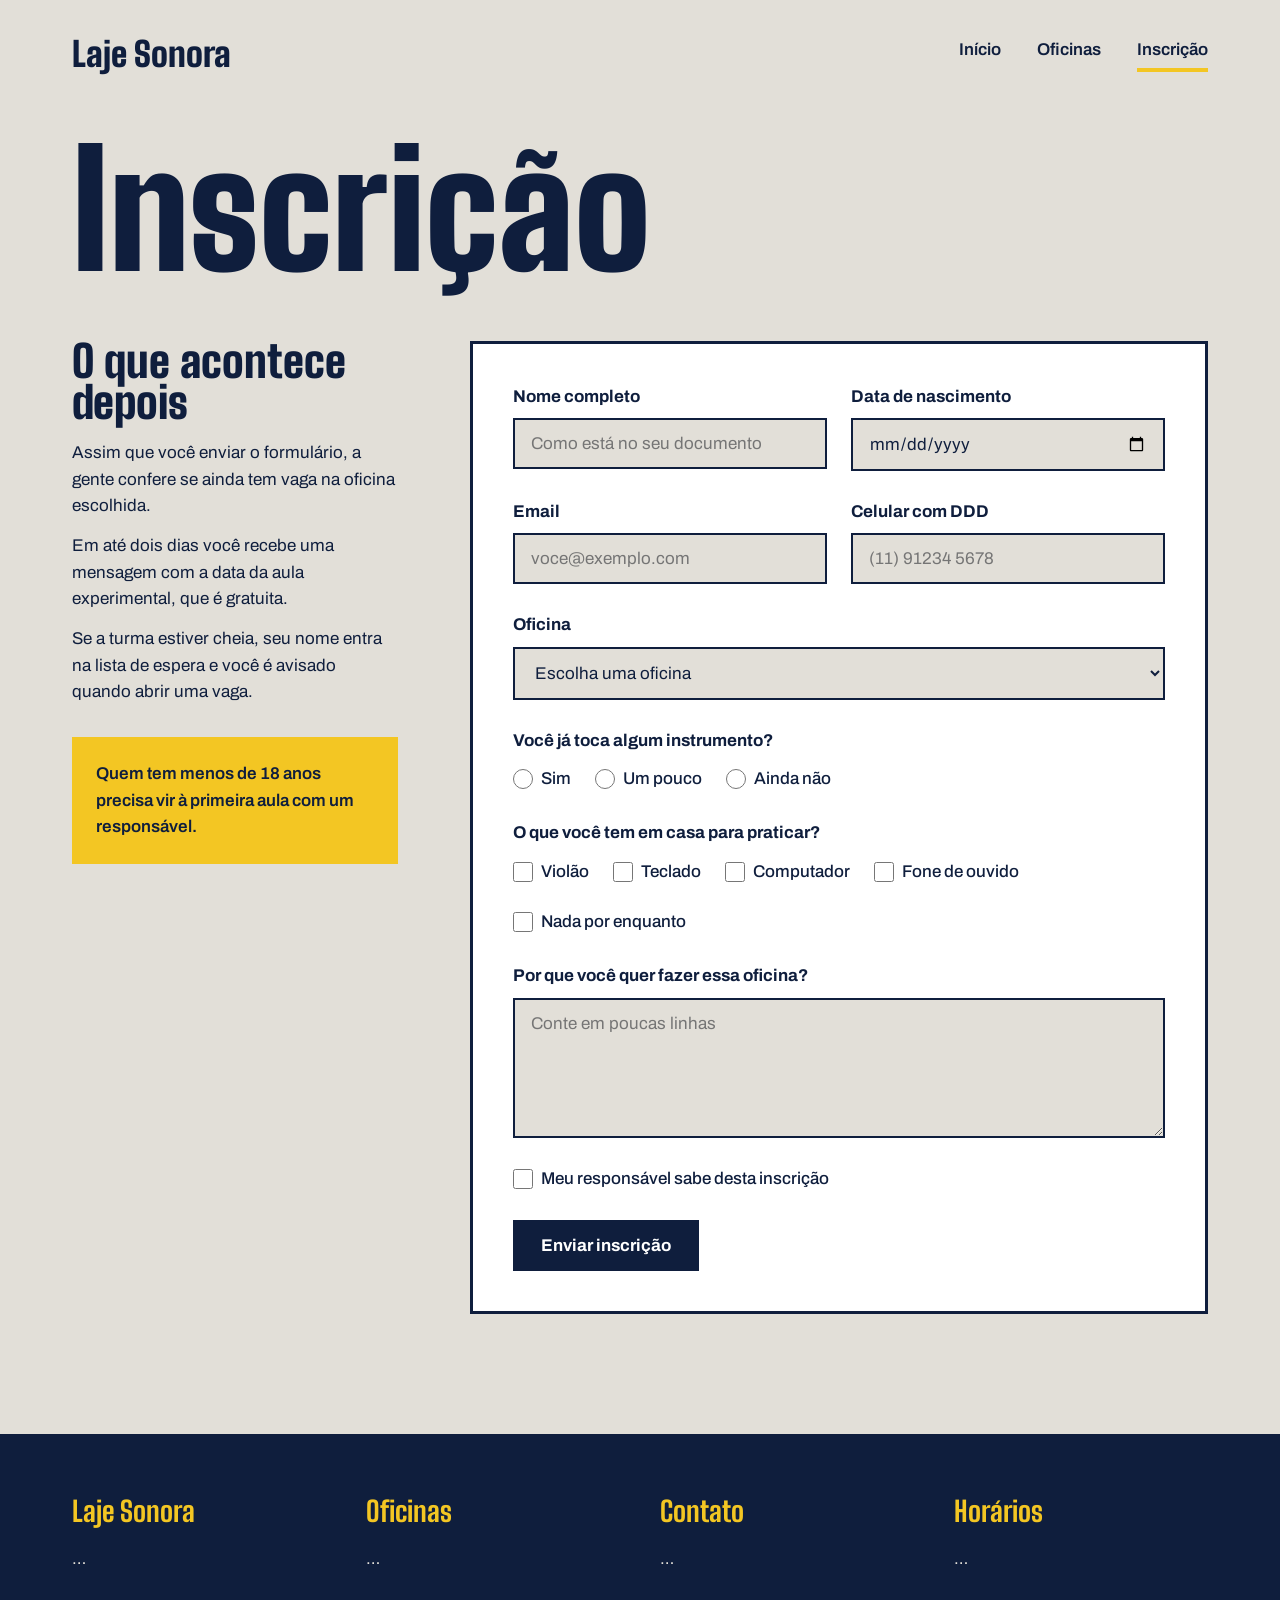
==== inscricao.html @ fc1dda7a "Initial commit" ====
<!DOCTYPE html>
<html lang="pt-BR">
<head>
  <meta charset="UTF-8">
  <meta name="viewport" content="width=device-width, initial-scale=1.0">
  <title>Laje Sonora | Inscrição</title>
  <link rel="preconnect" href="https://fonts.googleapis.com">
  <link rel="preconnect" href="https://fonts.gstatic.com" crossorigin>
  <link href="https://fonts.googleapis.com/css2?family=Archivo:wght@400;500;600;700&family=Big+Shoulders:wght@900&display=swap" rel="stylesheet">
  <link rel="stylesheet" href="inscricao.css">
</head>
<body>
  <header class="topo conteudo">
    <a class="logo" href="index.html">Laje Sonora</a>
    <nav class="menu">
      <a href="index.html">Início</a>
      <a href="oficinas.html">Oficinas</a>
      <a href="inscricao.html" class="atual">Inscrição</a>
    </nav>
  </header>

  <main class="conteudo">
    <h1 class="titulo-pagina">Inscrição</h1>
    <div class="inscricao">
      <section class="explicacao">
        <h2>O que acontece depois</h2>
        <p>Assim que você enviar o formulário, a gente confere se ainda tem vaga na oficina escolhida.</p>
        <p>Em até dois dias você recebe uma mensagem com a data da aula experimental, que é gratuita.</p>
        <p>Se a turma estiver cheia, seu nome entra na lista de espera e você é avisado quando abrir uma vaga.</p>
        <p class="aviso">Quem tem menos de 18 anos precisa vir à primeira aula com um responsável.</p>
      </section>

      <form class="formulario" action="#" method="post">
        <div class="linha">
          <div class="campo">
            <label for="nome">Nome completo</label>
            <input type="text" id="nome" name="nome" placeholder="Como está no seu documento" required>
          </div>
          <div class="campo">
            <label for="nascimento">Data de nascimento</label>
            <input type="date" id="nascimento" name="nascimento" required>
          </div>
        </div>
        <div class="linha">
          <div class="campo">
            <label for="email">Email</label>
            <input type="email" id="email" name="email" placeholder="voce@exemplo.com" required>
          </div>
          <div class="campo">
            <label for="telefone">Celular com DDD</label>
            <input type="tel" id="telefone" name="telefone" placeholder="(11) 91234 5678" required>
          </div>
        </div>
        <div class="campo">
          <label for="oficina">Oficina</label>
          <select id="oficina" name="oficina" required>
            <option value="">Escolha uma oficina</option>
            <option value="violao">Violão do zero</option>
            <option value="beats">Produção de beats</option>
            <option value="canto">Canto em grupo</option>
            <option value="teclado">Teclado e harmonia</option>
            <option value="bateria">Bateria e percussão</option>
            <option value="gravacao">Gravação no celular</option>
          </select>
        </div>
        <fieldset class="grupo">
          <legend>Você já toca algum instrumento?</legend>
          <div class="opcoes">
            <div class="opcao">
              <input type="radio" id="tocaSim" name="toca" value="sim">
              <label for="tocaSim">Sim</label>
            </div>
            <div class="opcao">
              <input type="radio" id="tocaPouco" name="toca" value="pouco">
              <label for="tocaPouco">Um pouco</label>
            </div>
            <div class="opcao">
              <input type="radio" id="tocaNao" name="toca" value="nao">
              <label for="tocaNao">Ainda não</label>
            </div>
          </div>
        </fieldset>
        <fieldset class="grupo">
          <legend>O que você tem em casa para praticar?</legend>
          <div class="opcoes">
            <div class="opcao">
              <input type="checkbox" id="temViolao" name="tem" value="violao">
              <label for="temViolao">Violão</label>
            </div>
            <div class="opcao">
              <input type="checkbox" id="temTeclado" name="tem" value="teclado">
              <label for="temTeclado">Teclado</label>
            </div>
            <div class="opcao">
              <input type="checkbox" id="temComputador" name="tem" value="computador">
              <label for="temComputador">Computador</label>
            </div>
            <div class="opcao">
              <input type="checkbox" id="temFone" name="tem" value="fone">
              <label for="temFone">Fone de ouvido</label>
            </div>
            <div class="opcao">
              <input type="checkbox" id="temNada" name="tem" value="nada">
              <label for="temNada">Nada por enquanto</label>
            </div>
          </div>
        </fieldset>
        <div class="campo">
          <label for="motivo">Por que você quer fazer essa oficina?</label>
          <textarea id="motivo" name="motivo" placeholder="Conte em poucas linhas"></textarea>
        </div>
        <div class="opcao">
          <input type="checkbox" id="responsavel" name="responsavel" required>
          <label for="responsavel">Meu responsável sabe desta inscrição</label>
        </div>
        <div>
          <button class="botao" type="submit">Enviar inscrição</button>
        </div>
      </form>
    </div>
  </main>

  <footer class="rodape">
    <div class="conteudo">
      <div class="rodape-colunas">
        <div class="rodape-coluna"><h4>Laje Sonora</h4><p>…</p></div>
        <div class="rodape-coluna"><h4>Oficinas</h4><p>…</p></div>
        <div class="rodape-coluna"><h4>Contato</h4><p>…</p></div>
        <div class="rodape-coluna"><h4>Horários</h4><p>…</p></div>
      </div>
    </div>
  </footer>
</body>
</html>
---- inscricao.css ----
* { margin: 0;
    padding: 0;
    box-sizing: border-box;
}
 
:root {
  --concreto: #E2DFD8;
  --concreto-escuro: #CBC7BE;
  --tinta: #0F1E3D;
  --caixa-dagua: #1F5FBF;
  --fita: #F3C623;
  --branco: #FFFFFF;
  --fonte-cartaz: "Big Shoulders", "Arial Narrow", sans-serif;
  --fonte-texto: "Archivo", Arial, sans-serif;
}
 
body { background-color: var(--concreto); color: var(--tinta); font-family: var(--fonte-texto); font-size: 17px; line-height: 1.55; }
a { color: inherit; }
h1, h2, h3 { font-family: var(--fonte-cartaz); font-weight: 900; line-height: 0.95; }
.conteudo { max-width: 1200px; margin-inline: auto; padding-inline: 32px; }
 
.topo { padding-block: 28px; display: flex; justify-content: space-between; align-items: center; }
.logo { font-family: var(--fonte-cartaz); font-size: 34px; font-weight: 900; text-decoration: none; }
.menu { display: flex; gap: 36px; }
.menu a { font-weight: 600; text-decoration: none; padding-bottom: 4px; border-bottom: 4px solid transparent; }
.menu a:hover { border-bottom-color: var(--tinta); }
.menu a.atual { border-bottom-color: var(--fita); }
 
.rodape { margin-top: 120px; background-color: var(--tinta); color: var(--concreto); padding-block: 56px; }
.rodape-colunas { display: flex; gap: 40px; }
.rodape-coluna { flex: 1; }
.rodape h4 { font-family: var(--fonte-cartaz); font-size: 28px; color: var(--fita); margin-bottom: 12px; }
 
.titulo-pagina { font-size: 160px; margin-top: 24px; }
 
.botao { background-color: var(--tinta); color: var(--branco); font-weight: 700; text-decoration: none; padding: 16px 28px; border: none; font-family: var(--fonte-texto); font-size: 17px; cursor: pointer; }
.botao:hover { background-color: var(--caixa-dagua); }
 
.inscricao { margin-top: 56px; display: flex; gap: 72px; }
.explicacao { flex: 1; }
.explicacao h2 { font-size: 44px; margin-bottom: 16px; }
.explicacao p + p { margin-top: 14px; }
.explicacao .aviso { margin-top: 32px; padding: 24px; background-color: var(--fita); font-weight: 600; }
.formulario { background-color: var(--branco); border: 3px solid var(--tinta); padding: 40px; flex: 2; display: flex; flex-direction: column; gap: 28px; }
.linha { display: flex; gap: 24px; }
.campo { flex: 1; display: flex; flex-direction: column; gap: 8px; }
.grupo legend { margin-bottom: 12px; }
.opcoes { display: flex; flex-wrap: wrap; gap: 24px; }
.opcao { display: flex; align-items: center; gap: 8px; }
 
.formulario label, .formulario legend { font-weight: 700; }
.formulario fieldset { border: none; }
.formulario input[type="text"], .formulario input[type="email"], .formulario input[type="tel"], .formulario input[type="date"], .formulario select, .formulario textarea {
  width: 100%; padding: 14px 16px; border: 2px solid var(--tinta); background-color: var(--concreto);
  font-family: var(--fonte-texto); font-size: 17px; color: var(--tinta);
}
.formulario input:focus, .formulario select:focus, .formulario textarea:focus { outline: 3px solid var(--caixa-dagua); outline-offset: 2px; background-color: var(--branco); }
.formulario textarea { height: 140px; resize: vertical; }
.formulario .opcao label { font-weight: 500; }
.formulario input[type="radio"], .formulario input[type="checkbox"] { width: 20px; height: 20px; accent-color: var(--caixa-dagua); }
 
@media (max-width: 800px) {
  .inscricao, .linha, .rodape-colunas { flex-direction: column; }
  .titulo-pagina { font-size: 96px; }
}
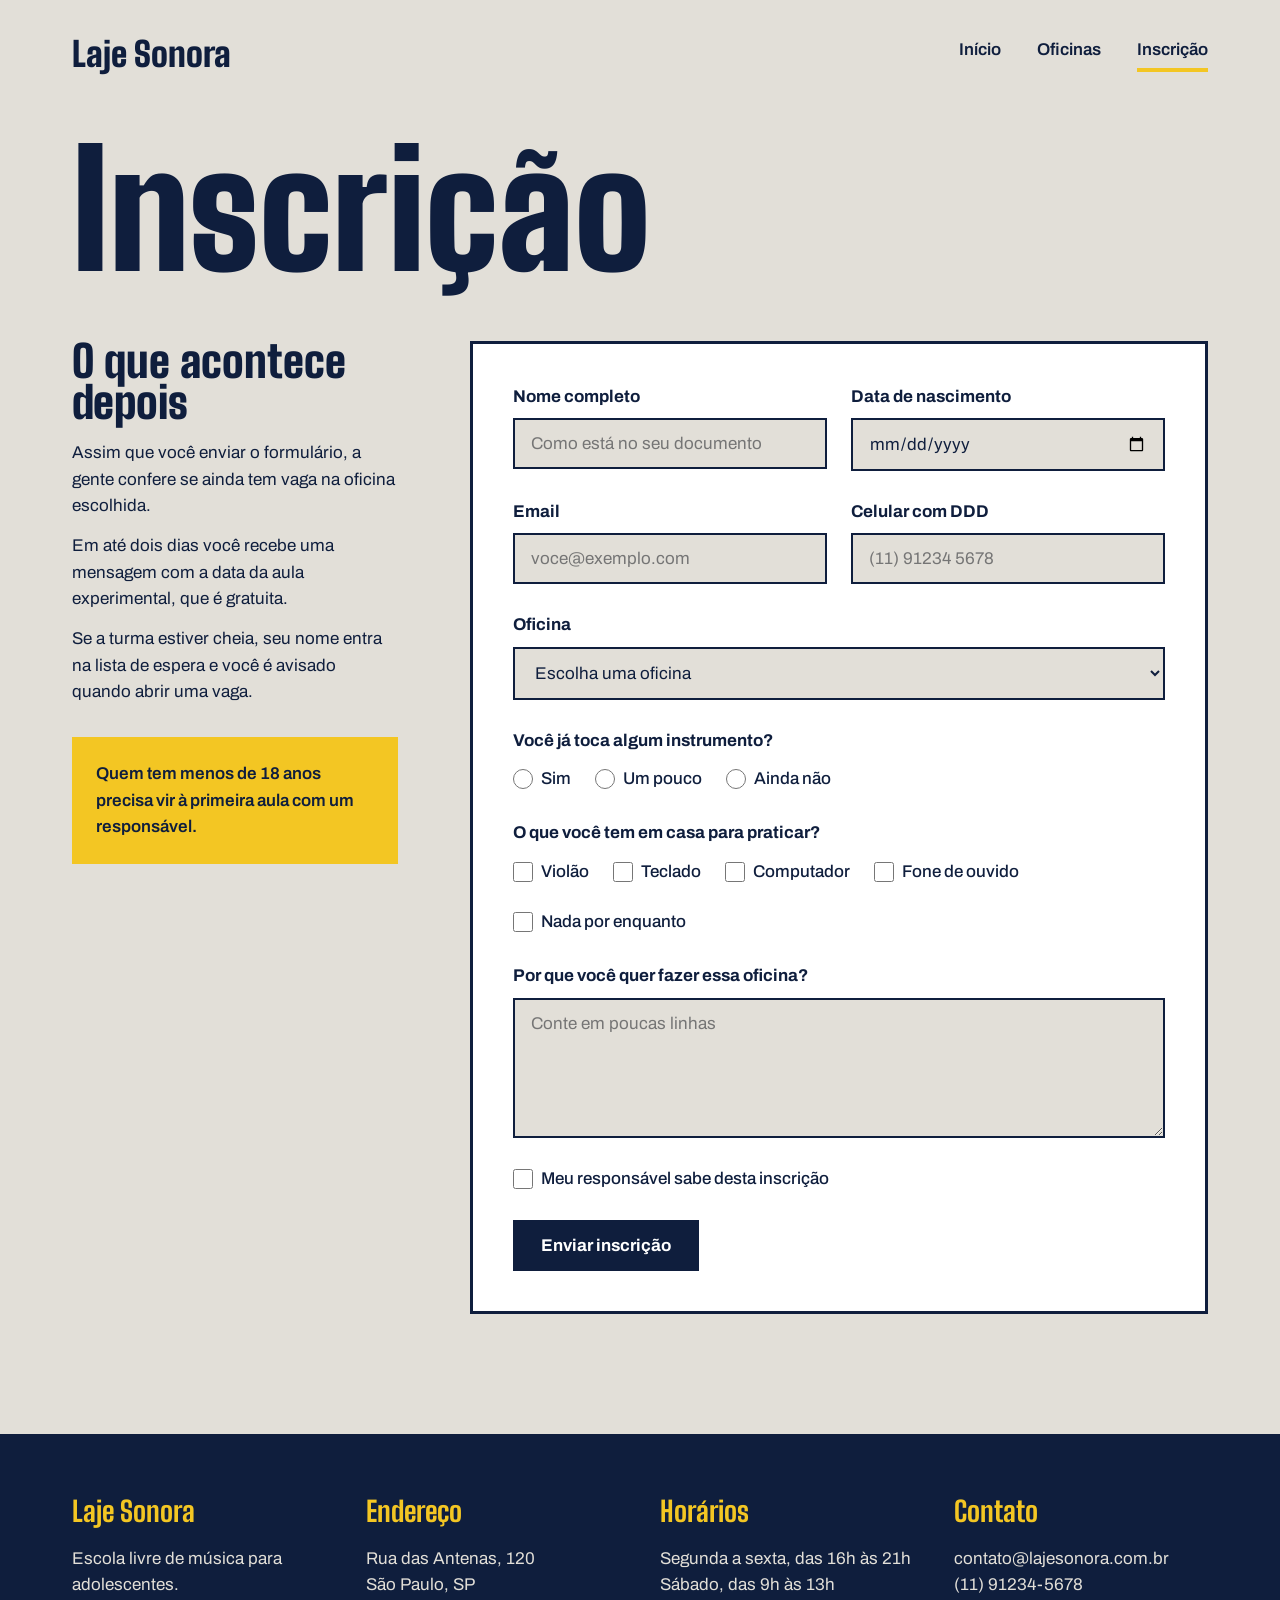
==== commit 5ddde8f2: "the end" ====
--- a/inscricao.html
+++ b/inscricao.html
@@ -18,7 +18,6 @@
       <a href="inscricao.html" class="atual">Inscrição</a>
     </nav>
   </header>
-
   <main class="conteudo">
     <h1 class="titulo-pagina">Inscrição</h1>
     <div class="inscricao">
@@ -29,7 +28,6 @@
         <p>Se a turma estiver cheia, seu nome entra na lista de espera e você é avisado quando abrir uma vaga.</p>
         <p class="aviso">Quem tem menos de 18 anos precisa vir à primeira aula com um responsável.</p>
       </section>
-
       <form class="formulario" action="#" method="post">
         <div class="linha">
           <div class="campo">
@@ -119,16 +117,34 @@
       </form>
     </div>
   </main>
-
-  <footer class="rodape">
-    <div class="conteudo">
-      <div class="rodape-colunas">
-        <div class="rodape-coluna"><h4>Laje Sonora</h4><p>…</p></div>
-        <div class="rodape-coluna"><h4>Oficinas</h4><p>…</p></div>
-        <div class="rodape-coluna"><h4>Contato</h4><p>…</p></div>
-        <div class="rodape-coluna"><h4>Horários</h4><p>…</p></div>
-      </div>
-    </div>
-  </footer>
+    <footer class="rodape">
+        <div class="conteudo rodape-colunas">
+            <div class="rodape-coluna">
+                <h4>Laje Sonora</h4>
+                <p>Escola livre de música para adolescentes.</p>
+            </div>
+            <div class="rodape-coluna">
+                <h4>Endereço</h4>
+                <p>
+                    Rua das Antenas, 120<br>
+                    São Paulo, SP
+                </p>
+            </div>
+            <div class="rodape-coluna">
+                <h4>Horários</h4>
+                <p>
+                    Segunda a sexta, das 16h às 21h<br>
+                    Sábado, das 9h às 13h
+                </p>
+            </div>
+            <div class="rodape-coluna">
+                <h4>Contato</h4>
+                <p>
+                    contato@lajesonora.com.br<br>
+                    (11) 91234-5678
+                </p>
+            </div>
+        </div>
+    </footer>
 </body>
-</html>+</html>
--- a/inscricao.css
+++ b/inscricao.css
@@ -14,52 +14,178 @@
   --fonte-texto: "Archivo", Arial, sans-serif;
 }
  
-body { background-color: var(--concreto); color: var(--tinta); font-family: var(--fonte-texto); font-size: 17px; line-height: 1.55; }
-a { color: inherit; }
-h1, h2, h3 { font-family: var(--fonte-cartaz); font-weight: 900; line-height: 0.95; }
-.conteudo { max-width: 1200px; margin-inline: auto; padding-inline: 32px; }
+body {
+    background-color: var(--concreto);
+    color: var(--tinta);
+    font-family: var(--fonte-texto);
+    font-size: 17px;
+    line-height: 1.55;
+}
+a {
+    color: inherit;
+}
+h1, h2, h3 {
+    font-family: var(--fonte-cartaz);
+    font-weight: 900;
+    line-height: 0.95;
+}
+.conteudo {
+    max-width: 1200px;
+    margin-inline: auto;
+    padding-inline: 32px;
+}
  
-.topo { padding-block: 28px; display: flex; justify-content: space-between; align-items: center; }
-.logo { font-family: var(--fonte-cartaz); font-size: 34px; font-weight: 900; text-decoration: none; }
-.menu { display: flex; gap: 36px; }
-.menu a { font-weight: 600; text-decoration: none; padding-bottom: 4px; border-bottom: 4px solid transparent; }
-.menu a:hover { border-bottom-color: var(--tinta); }
-.menu a.atual { border-bottom-color: var(--fita); }
+.topo {
+    padding-block: 28px;
+    display: flex;
+    justify-content: space-between;
+    align-items: center;
+}
+.logo {
+    font-family: var(--fonte-cartaz);
+    font-size: 34px;
+    font-weight: 900;
+    text-decoration: none;
+}
+.menu {
+    display: flex;
+    gap: 36px;
+}
+.menu a {
+    font-weight: 600;
+    text-decoration: none;
+    padding-bottom: 4px;
+    border-bottom: 4px solid transparent;
+}
+.menu a:hover {
+    border-bottom-color: var(--tinta);
+}
+.menu a.atual {
+    border-bottom-color: var(--fita);
+}
  
-.rodape { margin-top: 120px; background-color: var(--tinta); color: var(--concreto); padding-block: 56px; }
-.rodape-colunas { display: flex; gap: 40px; }
-.rodape-coluna { flex: 1; }
-.rodape h4 { font-family: var(--fonte-cartaz); font-size: 28px; color: var(--fita); margin-bottom: 12px; }
+.rodape {
+    margin-top: 120px;
+    background-color: var(--tinta);
+    color: var(--concreto);
+    padding-block: 56px;
+}
+.rodape-colunas {
+    display: flex;
+    gap: 40px;
+}
+.rodape-coluna {
+    flex: 1;
+}
+.rodape h4 {
+    font-family: var(--fonte-cartaz);
+    font-size: 28px;
+    color: var(--fita);
+    margin-bottom: 12px;
+}
  
-.titulo-pagina { font-size: 160px; margin-top: 24px; }
+.titulo-pagina {
+    font-size: 160px;
+    margin-top: 24px;
+}
  
-.botao { background-color: var(--tinta); color: var(--branco); font-weight: 700; text-decoration: none; padding: 16px 28px; border: none; font-family: var(--fonte-texto); font-size: 17px; cursor: pointer; }
-.botao:hover { background-color: var(--caixa-dagua); }
+.botao {
+    background-color: var(--tinta);
+    color: var(--branco);
+    font-weight: 700;
+    text-decoration: none;
+    padding: 16px 28px;
+    border: none;
+    font-family: var(--fonte-texto);
+    font-size: 17px;
+    cursor: pointer;
+}
+.botao:hover {
+    background-color: var(--caixa-dagua);
+}
  
-.inscricao { margin-top: 56px; display: flex; gap: 72px; }
-.explicacao { flex: 1; }
-.explicacao h2 { font-size: 44px; margin-bottom: 16px; }
-.explicacao p + p { margin-top: 14px; }
-.explicacao .aviso { margin-top: 32px; padding: 24px; background-color: var(--fita); font-weight: 600; }
-.formulario { background-color: var(--branco); border: 3px solid var(--tinta); padding: 40px; flex: 2; display: flex; flex-direction: column; gap: 28px; }
-.linha { display: flex; gap: 24px; }
-.campo { flex: 1; display: flex; flex-direction: column; gap: 8px; }
-.grupo legend { margin-bottom: 12px; }
-.opcoes { display: flex; flex-wrap: wrap; gap: 24px; }
-.opcao { display: flex; align-items: center; gap: 8px; }
+.inscricao {
+    margin-top: 56px;
+    display: flex;
+    gap: 72px;
+}
+.explicacao {
+    flex: 1;
+}
+.explicacao h2 {
+    font-size: 44px;
+    margin-bottom: 16px;
+}
+.explicacao p + p {
+    margin-top: 14px;
+}
+.explicacao .aviso {
+    margin-top: 32px;
+    padding: 24px;
+    background-color: var(--fita);
+    font-weight: 600;
+}
+.formulario {
+    background-color: var(--branco);
+    border: 3px solid var(--tinta);
+    padding: 40px; flex: 2;
+    display: flex;
+    flex-direction: column;
+    gap: 28px;
+}
+.linha {
+    display: flex;
+    gap: 24px;
+}
+.campo {
+    flex: 1;
+    display: flex;
+    flex-direction: column;
+    gap: 8px;
+}
+.grupo legend {
+    margin-bottom: 12px;
+}
+.opcoes {
+    display: flex;
+    flex-wrap: wrap;
+    gap: 24px;
+}
+.opcao {
+    display: flex;
+    align-items: center;
+    gap: 8px;
+}
  
-.formulario label, .formulario legend { font-weight: 700; }
-.formulario fieldset { border: none; }
+.formulario label, .formulario legend {
+    font-weight: 700;
+}
+.formulario fieldset {
+    border: none;
+}
 .formulario input[type="text"], .formulario input[type="email"], .formulario input[type="tel"], .formulario input[type="date"], .formulario select, .formulario textarea {
-  width: 100%; padding: 14px 16px; border: 2px solid var(--tinta); background-color: var(--concreto);
-  font-family: var(--fonte-texto); font-size: 17px; color: var(--tinta);
+    width: 100%;
+    padding: 14px 16px;
+    border: 2px solid var(--tinta);
+    background-color: var(--concreto);
+    font-family: var(--fonte-texto);
+    font-size: 17px;
+    color: var(--tinta);
 }
-.formulario input:focus, .formulario select:focus, .formulario textarea:focus { outline: 3px solid var(--caixa-dagua); outline-offset: 2px; background-color: var(--branco); }
-.formulario textarea { height: 140px; resize: vertical; }
-.formulario .opcao label { font-weight: 500; }
-.formulario input[type="radio"], .formulario input[type="checkbox"] { width: 20px; height: 20px; accent-color: var(--caixa-dagua); }
- 
-@media (max-width: 800px) {
-  .inscricao, .linha, .rodape-colunas { flex-direction: column; }
-  .titulo-pagina { font-size: 96px; }
+.formulario input:focus, .formulario select:focus, .formulario textarea:focus {
+    outline: 3px solid var(--caixa-dagua);
+    outline-offset: 2px;
+    background-color: var(--branco);
+}
+.formulario textarea {
+    height: 140px;
+    resize: vertical;
+}
+.formulario .opcao label {
+    font-weight: 500;
+}
+.formulario input[type="radio"], .formulario input[type="checkbox"] {
+    width: 20px;
+    height: 20px;
+    accent-color: var(--caixa-dagua);
 }
